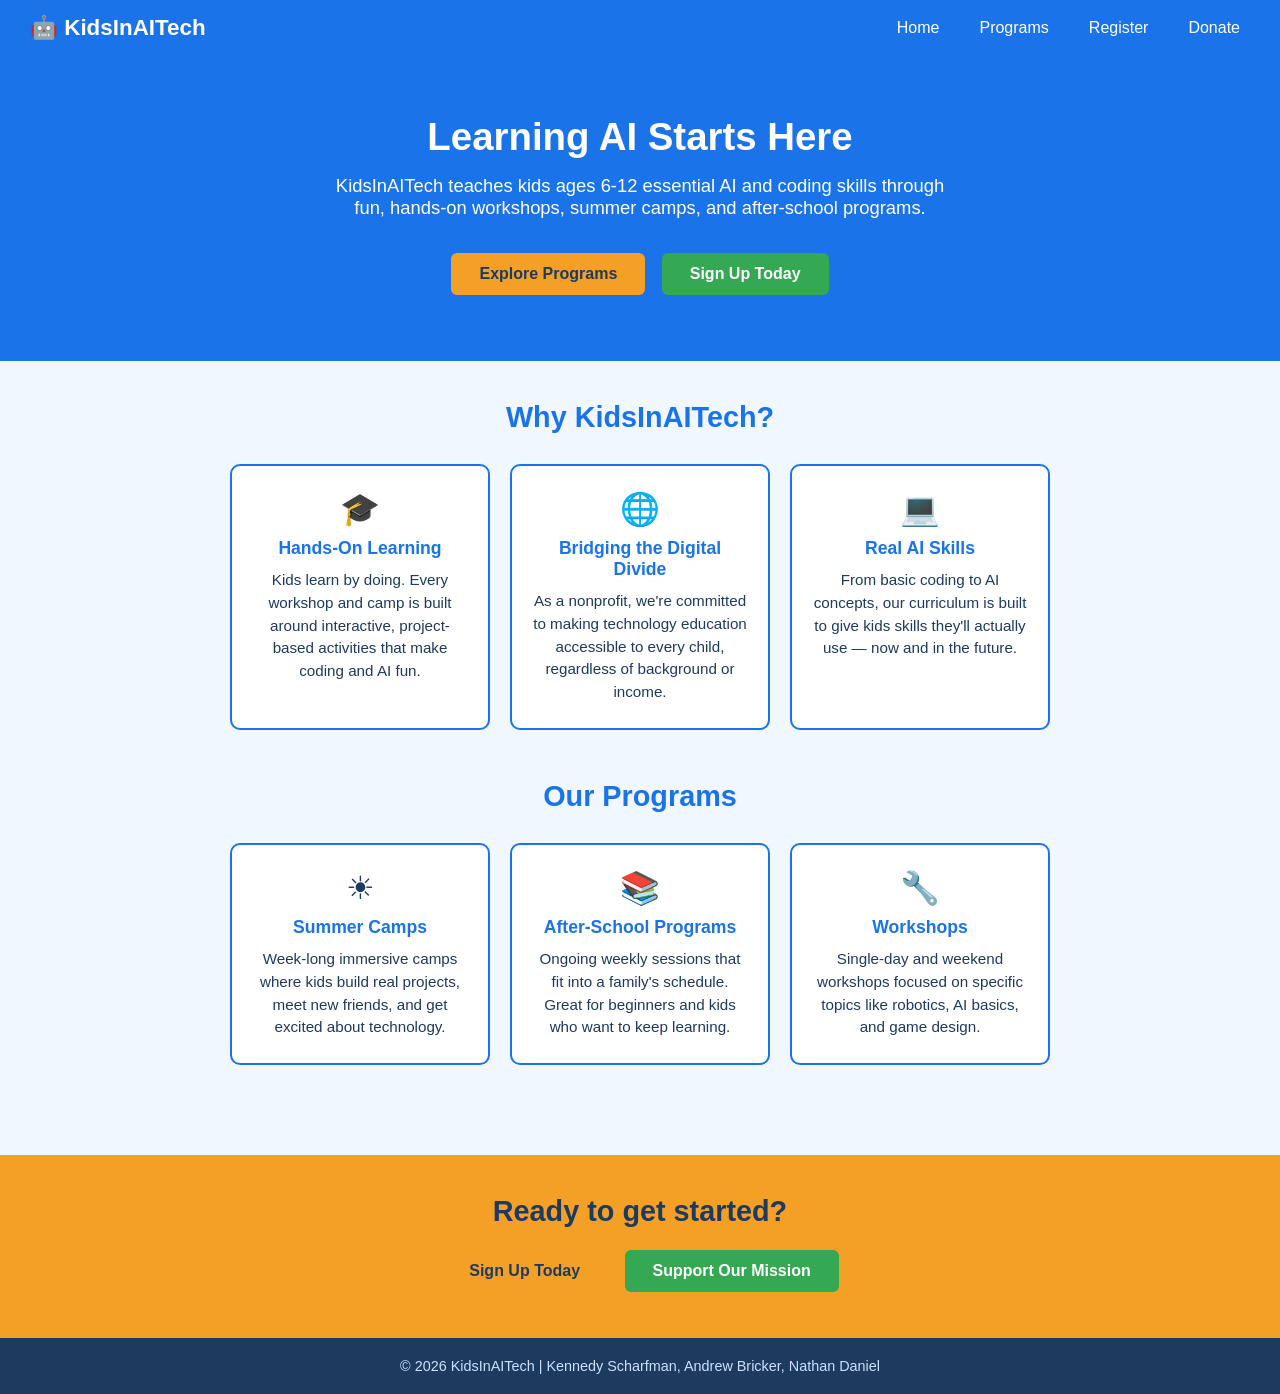
==== index.html @ bf724da2 "Initial site build - homepage, programs, register, donate pages" ====
<!DOCTYPE html>
<html lang="en">
<head>
    <meta charset="UTF-8">
    <title>KidsInAITech</title>
    <link rel="stylesheet" href="style.css">
</head>
<body>

<nav>
    <a class="logo" href="index.html">&#129302; KidsInAITech</a>
    <ul>
        <li><a href="index.html">Home</a></li>
        <li><a href="programs.html">Programs</a></li>
        <li><a href="register.html">Register</a></li>
        <li><a href="donate.html">Donate</a></li>
    </ul>
</nav>

<!-- Hero -->
<section id="hero">
    <h1>Learning AI Starts Here</h1>
    <p>KidsInAITech teaches kids ages 6-12 essential AI and coding skills through fun, hands-on workshops, summer camps, and after-school programs.</p>
    <a class="btn" href="programs.html">Explore Programs</a>
    <a class="btn btn-green" href="register.html">Sign Up Today</a>
</section>

<!-- Features -->
<div id="wrapper">
    <h2 class="section-title">Why KidsInAITech?</h2>
    <div class="card-row">
        <div class="card">
            <div class="icon">&#127891;</div>
            <h3>Hands-On Learning</h3>
            <p>Kids learn by doing. Every workshop and camp is built around interactive, project-based activities that make coding and AI fun.</p>
        </div>
        <div class="card">
            <div class="icon">&#127760;</div>
            <h3>Bridging the Digital Divide</h3>
            <p>As a nonprofit, we're committed to making technology education accessible to every child, regardless of background or income.</p>
        </div>
        <div class="card">
            <div class="icon">&#128187;</div>
            <h3>Real AI Skills</h3>
            <p>From basic coding to AI concepts, our curriculum is built to give kids skills they'll actually use — now and in the future.</p>
        </div>
    </div>

    <!-- Programs Preview -->
    <h2 class="section-title">Our Programs</h2>
    <div class="card-row">
        <div class="card">
            <div class="icon">&#9728;</div>
            <h3>Summer Camps</h3>
            <p>Week-long immersive camps where kids build real projects, meet new friends, and get excited about technology.</p>
        </div>
        <div class="card">
            <div class="icon">&#128218;</div>
            <h3>After-School Programs</h3>
            <p>Ongoing weekly sessions that fit into a family's schedule. Great for beginners and kids who want to keep learning.</p>
        </div>
        <div class="card">
            <div class="icon">&#128295;</div>
            <h3>Workshops</h3>
            <p>Single-day and weekend workshops focused on specific topics like robotics, AI basics, and game design.</p>
        </div>
    </div>
</div>

<!-- CTA Strip -->
<div class="cta-strip">
    <h2>Ready to get started?</h2>
    <a class="btn" href="register.html">Sign Up Today</a>
    <a class="btn btn-green" href="donate.html">Support Our Mission</a>
</div>

<footer>
    <p>&#169; 2026 KidsInAITech | Kennedy Scharfman, Andrew Bricker, Nathan Daniel</p>
</footer>

</body>
</html>
---- style.css ----
/* =====================
   KidsInAITech Stylesheet
   ===================== */

* {
    box-sizing: border-box;
    margin: 0;
    padding: 0;
}

body {
    font-family: Arial, sans-serif;
    background-color: #f0f7ff;
    color: #1e3a5f;
}

/* ---- NAV ---- */
nav {
    background-color: #1a73e8;
    padding: 14px 30px;
    display: flex;
    align-items: center;
    justify-content: space-between;
}

nav .logo {
    color: #ffffff;
    font-size: 1.4em;
    font-weight: bold;
    text-decoration: none;
}

nav ul {
    list-style: none;
    display: flex;
    gap: 20px;
}

nav ul li a {
    color: #ffffff;
    text-decoration: none;
    font-size: 1em;
    padding: 6px 10px;
    border-radius: 4px;
}

nav ul li a:hover {
    background-color: #f4a026;
    color: #1e3a5f;
}

/* ---- HEADER BANNER ---- */
#hero {
    background-color: #1a73e8;
    color: #ffffff;
    text-align: center;
    padding: 60px 20px;
}

#hero h1 {
    font-size: 2.4em;
    margin-bottom: 16px;
}

#hero p {
    font-size: 1.15em;
    max-width: 620px;
    margin: 0 auto 28px auto;
}

.btn {
    display: inline-block;
    background-color: #f4a026;
    color: #1e3a5f;
    padding: 12px 28px;
    border-radius: 6px;
    text-decoration: none;
    font-weight: bold;
    font-size: 1em;
    margin: 6px;
}

.btn:hover {
    background-color: #e59020;
}

.btn-green {
    background-color: #34a853;
    color: #ffffff;
}

.btn-green:hover {
    background-color: #2c8f46;
}

/* ---- PAGE WRAPPER ---- */
#wrapper {
    max-width: 960px;
    margin: 0 auto;
    padding: 40px 20px;
}

/* ---- SECTION TITLES ---- */
h2.section-title {
    font-size: 1.8em;
    color: #1a73e8;
    text-align: center;
    margin-bottom: 30px;
}

/* ---- FEATURE CARDS (homepage) ---- */
.card-row {
    display: flex;
    gap: 20px;
    flex-wrap: wrap;
    justify-content: center;
    margin-bottom: 50px;
}

.card {
    background-color: #ffffff;
    border: 2px solid #1a73e8;
    border-radius: 10px;
    padding: 24px 20px;
    width: 260px;
    text-align: center;
}

.card h3 {
    color: #1a73e8;
    margin-bottom: 10px;
    font-size: 1.1em;
}

.card p {
    font-size: 0.95em;
    line-height: 1.5;
}

.card .icon {
    font-size: 2em;
    margin-bottom: 10px;
}

/* ---- PROGRAMS PAGE ---- */
.program-item {
    background-color: #ffffff;
    border-left: 6px solid #f4a026;
    border-radius: 6px;
    padding: 20px 24px;
    margin-bottom: 20px;
}

.program-item h3 {
    color: #1a73e8;
    font-size: 1.2em;
    margin-bottom: 8px;
}

.program-item p {
    line-height: 1.6;
    margin-bottom: 10px;
}

.tag {
    display: inline-block;
    background-color: #e8f0fe;
    color: #1a73e8;
    padding: 3px 10px;
    border-radius: 20px;
    font-size: 0.85em;
    margin-right: 6px;
    margin-bottom: 8px;
}

/* ---- FORMS ---- */
form {
    background-color: #ffffff;
    border: 2px solid #1a73e8;
    border-radius: 10px;
    padding: 30px;
    max-width: 560px;
    margin: 0 auto;
}

form h2 {
    color: #1a73e8;
    margin-bottom: 20px;
    font-size: 1.4em;
}

fieldset {
    border: 1px solid #c5d8f8;
    border-radius: 6px;
    padding: 16px;
    margin-bottom: 20px;
    background-color: #f8fbff;
}

legend {
    font-weight: bold;
    color: #1a73e8;
    padding: 0 6px;
}

label {
    display: block;
    margin-top: 12px;
    margin-bottom: 4px;
    font-weight: bold;
    font-size: 0.95em;
}

input[type="text"],
input[type="email"],
input[type="tel"],
input[type="number"],
select,
textarea {
    width: 100%;
    padding: 8px 10px;
    border: 1px solid #aac4f0;
    border-radius: 4px;
    font-size: 0.95em;
    font-family: Arial, sans-serif;
}

input[type="submit"] {
    background-color: #1a73e8;
    color: #ffffff;
    border: none;
    padding: 12px 30px;
    font-size: 1em;
    border-radius: 6px;
    cursor: pointer;
    margin-top: 16px;
    font-weight: bold;
}

input[type="submit"]:hover {
    background-color: #1558b0;
}

/* ---- DONATE PAGE ---- */
.donate-section {
    background-color: #ffffff;
    border: 2px solid #34a853;
    border-radius: 10px;
    padding: 28px;
    max-width: 560px;
    margin: 0 auto 40px auto;
}

.donate-section h2 {
    color: #34a853;
    margin-bottom: 16px;
}

.donate-section p {
    line-height: 1.6;
    margin-bottom: 14px;
}

/* ---- CTA STRIP ---- */
.cta-strip {
    background-color: #f4a026;
    text-align: center;
    padding: 40px 20px;
}

.cta-strip h2 {
    font-size: 1.8em;
    color: #1e3a5f;
    margin-bottom: 16px;
}

/* ---- FOOTER ---- */
footer {
    background-color: #1e3a5f;
    color: #cce0ff;
    text-align: center;
    padding: 20px;
    font-size: 0.9em;
}

footer a {
    color: #f4a026;
}
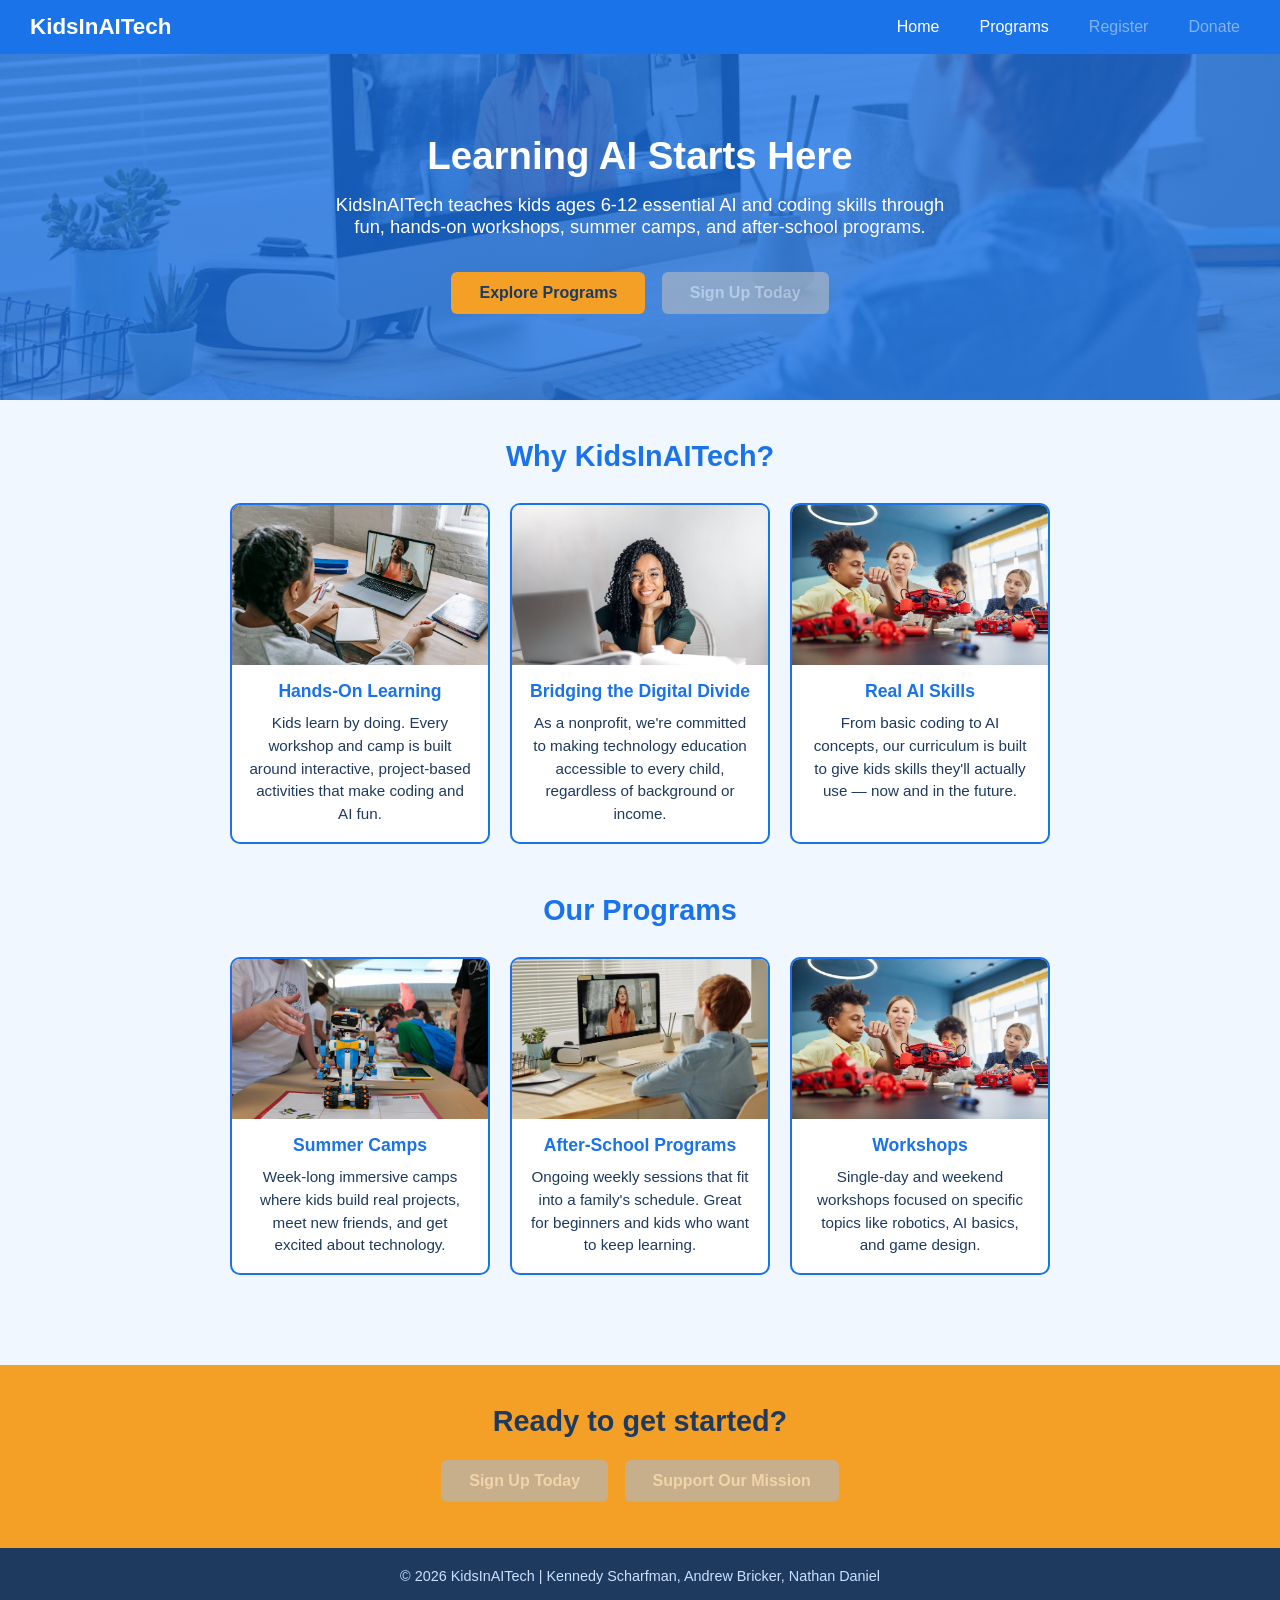
==== commit 3efae787: "Replace emojis with real photos, disable unfinished register/donate buttons" ====
--- a/index.html
+++ b/index.html
@@ -8,12 +8,12 @@
 <body>
 
 <nav>
-    <a class="logo" href="index.html">&#129302; KidsInAITech</a>
+    <a class="logo" href="index.html">KidsInAITech</a>
     <ul>
         <li><a href="index.html">Home</a></li>
         <li><a href="programs.html">Programs</a></li>
-        <li><a href="register.html">Register</a></li>
-        <li><a href="donate.html">Donate</a></li>
+        <li><a href="#" class="nav-disabled">Register</a></li>
+        <li><a href="#" class="nav-disabled">Donate</a></li>
     </ul>
 </nav>
 
@@ -22,7 +22,7 @@
     <h1>Learning AI Starts Here</h1>
     <p>KidsInAITech teaches kids ages 6-12 essential AI and coding skills through fun, hands-on workshops, summer camps, and after-school programs.</p>
     <a class="btn" href="programs.html">Explore Programs</a>
-    <a class="btn btn-green" href="register.html">Sign Up Today</a>
+    <a class="btn btn-disabled" href="#">Sign Up Today</a>
 </section>
 
 <!-- Features -->
@@ -30,19 +30,25 @@
     <h2 class="section-title">Why KidsInAITech?</h2>
     <div class="card-row">
         <div class="card">
-            <div class="icon">&#127891;</div>
-            <h3>Hands-On Learning</h3>
-            <p>Kids learn by doing. Every workshop and camp is built around interactive, project-based activities that make coding and AI fun.</p>
+            <img src="images/afterschool.jpg" alt="Kid learning online">
+            <div class="card-body">
+                <h3>Hands-On Learning</h3>
+                <p>Kids learn by doing. Every workshop and camp is built around interactive, project-based activities that make coding and AI fun.</p>
+            </div>
         </div>
         <div class="card">
-            <div class="icon">&#127760;</div>
-            <h3>Bridging the Digital Divide</h3>
-            <p>As a nonprofit, we're committed to making technology education accessible to every child, regardless of background or income.</p>
+            <img src="images/coding.jpg" alt="Student working on computer">
+            <div class="card-body">
+                <h3>Bridging the Digital Divide</h3>
+                <p>As a nonprofit, we're committed to making technology education accessible to every child, regardless of background or income.</p>
+            </div>
         </div>
         <div class="card">
-            <div class="icon">&#128187;</div>
-            <h3>Real AI Skills</h3>
-            <p>From basic coding to AI concepts, our curriculum is built to give kids skills they'll actually use — now and in the future.</p>
+            <img src="images/robots.jpg" alt="Kids building robots">
+            <div class="card-body">
+                <h3>Real AI Skills</h3>
+                <p>From basic coding to AI concepts, our curriculum is built to give kids skills they'll actually use — now and in the future.</p>
+            </div>
         </div>
     </div>
 
@@ -50,19 +56,25 @@
     <h2 class="section-title">Our Programs</h2>
     <div class="card-row">
         <div class="card">
-            <div class="icon">&#9728;</div>
-            <h3>Summer Camps</h3>
-            <p>Week-long immersive camps where kids build real projects, meet new friends, and get excited about technology.</p>
+            <img src="images/camp.jpg" alt="Kids at robotics camp">
+            <div class="card-body">
+                <h3>Summer Camps</h3>
+                <p>Week-long immersive camps where kids build real projects, meet new friends, and get excited about technology.</p>
+            </div>
         </div>
         <div class="card">
-            <div class="icon">&#128218;</div>
-            <h3>After-School Programs</h3>
-            <p>Ongoing weekly sessions that fit into a family's schedule. Great for beginners and kids who want to keep learning.</p>
+            <img src="images/hero.jpg" alt="Kid learning on computer">
+            <div class="card-body">
+                <h3>After-School Programs</h3>
+                <p>Ongoing weekly sessions that fit into a family's schedule. Great for beginners and kids who want to keep learning.</p>
+            </div>
         </div>
         <div class="card">
-            <div class="icon">&#128295;</div>
-            <h3>Workshops</h3>
-            <p>Single-day and weekend workshops focused on specific topics like robotics, AI basics, and game design.</p>
+            <img src="images/robots.jpg" alt="Kids building robots in workshop">
+            <div class="card-body">
+                <h3>Workshops</h3>
+                <p>Single-day and weekend workshops focused on specific topics like robotics, AI basics, and game design.</p>
+            </div>
         </div>
     </div>
 </div>
@@ -70,8 +82,8 @@
 <!-- CTA Strip -->
 <div class="cta-strip">
     <h2>Ready to get started?</h2>
-    <a class="btn" href="register.html">Sign Up Today</a>
-    <a class="btn btn-green" href="donate.html">Support Our Mission</a>
+    <a class="btn btn-disabled" href="#">Sign Up Today</a>
+    <a class="btn btn-disabled" href="#">Support Our Mission</a>
 </div>
 
 <footer>
--- a/style.css
+++ b/style.css
@@ -49,12 +49,25 @@
     color: #1e3a5f;
 }
 
+nav ul li a.nav-disabled {
+    opacity: 0.45;
+    cursor: not-allowed;
+    pointer-events: none;
+}
+
+nav ul li a.nav-disabled:hover {
+    background-color: transparent;
+    color: #ffffff;
+}
+
 /* ---- HEADER BANNER ---- */
 #hero {
-    background-color: #1a73e8;
-    color: #ffffff;
-    text-align: center;
-    padding: 60px 20px;
+    background-image: linear-gradient(rgba(26, 115, 232, 0.78), rgba(26, 115, 232, 0.78)), url('images/hero.jpg');
+    background-size: cover;
+    background-position: center;
+    color: #ffffff;
+    text-align: center;
+    padding: 80px 20px;
 }
 
 #hero h1 {
@@ -93,6 +106,18 @@
     background-color: #2c8f46;
 }
 
+.btn-disabled {
+    background-color: #b0b8c1;
+    color: #f0f0f0;
+    cursor: not-allowed;
+    pointer-events: none;
+    opacity: 0.65;
+}
+
+.btn-disabled:hover {
+    background-color: #b0b8c1;
+}
+
 /* ---- PAGE WRAPPER ---- */
 #wrapper {
     max-width: 960px;
@@ -121,9 +146,20 @@
     background-color: #ffffff;
     border: 2px solid #1a73e8;
     border-radius: 10px;
-    padding: 24px 20px;
+    overflow: hidden;
     width: 260px;
     text-align: center;
+}
+
+.card img {
+    width: 100%;
+    height: 160px;
+    object-fit: cover;
+    display: block;
+}
+
+.card-body {
+    padding: 16px;
 }
 
 .card h3 {
@@ -135,11 +171,6 @@
 .card p {
     font-size: 0.95em;
     line-height: 1.5;
-}
-
-.card .icon {
-    font-size: 2em;
-    margin-bottom: 10px;
 }
 
 /* ---- PROGRAMS PAGE ---- */
@@ -147,8 +178,19 @@
     background-color: #ffffff;
     border-left: 6px solid #f4a026;
     border-radius: 6px;
+    overflow: hidden;
+    margin-bottom: 24px;
+}
+
+.program-item img {
+    width: 100%;
+    height: 200px;
+    object-fit: cover;
+    display: block;
+}
+
+.program-item-body {
     padding: 20px 24px;
-    margin-bottom: 20px;
 }
 
 .program-item h3 {
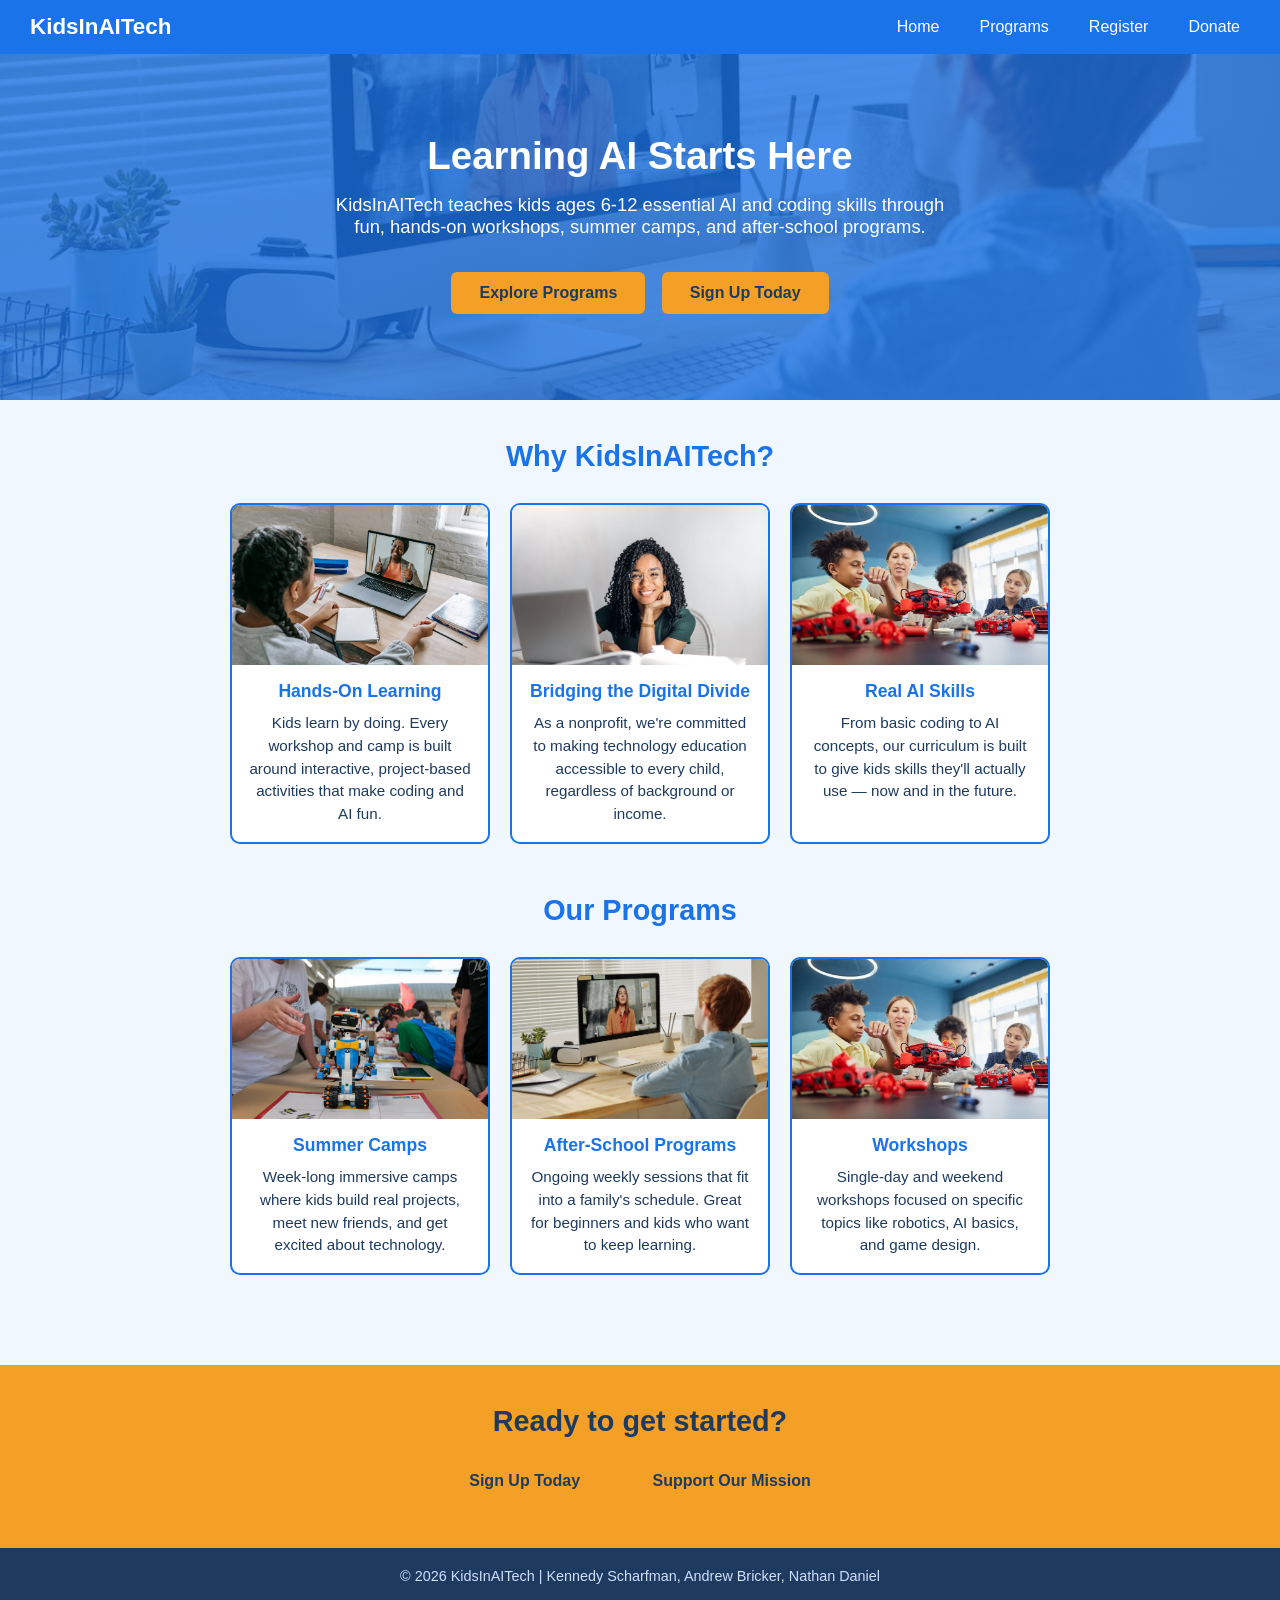
==== commit be58ffe5: "Enable registration page and all Sign Up buttons" ====
--- a/index.html
+++ b/index.html
@@ -12,7 +12,7 @@
     <ul>
         <li><a href="index.html">Home</a></li>
         <li><a href="programs.html">Programs</a></li>
-        <li><a href="#" class="nav-disabled">Register</a></li>
+        <li><a href="register.html">Register</a></li>
         <li><a href="#" class="nav-disabled">Donate</a></li>
     </ul>
 </nav>
@@ -22,7 +22,7 @@
     <h1>Learning AI Starts Here</h1>
     <p>KidsInAITech teaches kids ages 6-12 essential AI and coding skills through fun, hands-on workshops, summer camps, and after-school programs.</p>
     <a class="btn" href="programs.html">Explore Programs</a>
-    <a class="btn btn-disabled" href="#">Sign Up Today</a>
+    <a class="btn" href="register.html">Sign Up Today</a>
 </section>
 
 <!-- Features -->
@@ -82,7 +82,7 @@
 <!-- CTA Strip -->
 <div class="cta-strip">
     <h2>Ready to get started?</h2>
-    <a class="btn btn-disabled" href="#">Sign Up Today</a>
+    <a class="btn" href="register.html">Sign Up Today</a>
     <a class="btn btn-disabled" href="#">Support Our Mission</a>
 </div>
 
--- a/style.css
+++ b/style.css
@@ -50,14 +50,7 @@
 }
 
 nav ul li a.nav-disabled {
-    opacity: 0.45;
-    cursor: not-allowed;
     pointer-events: none;
-}
-
-nav ul li a.nav-disabled:hover {
-    background-color: transparent;
-    color: #ffffff;
 }
 
 /* ---- HEADER BANNER ---- */
@@ -107,15 +100,7 @@
 }
 
 .btn-disabled {
-    background-color: #b0b8c1;
-    color: #f0f0f0;
-    cursor: not-allowed;
     pointer-events: none;
-    opacity: 0.65;
-}
-
-.btn-disabled:hover {
-    background-color: #b0b8c1;
 }
 
 /* ---- PAGE WRAPPER ---- */
